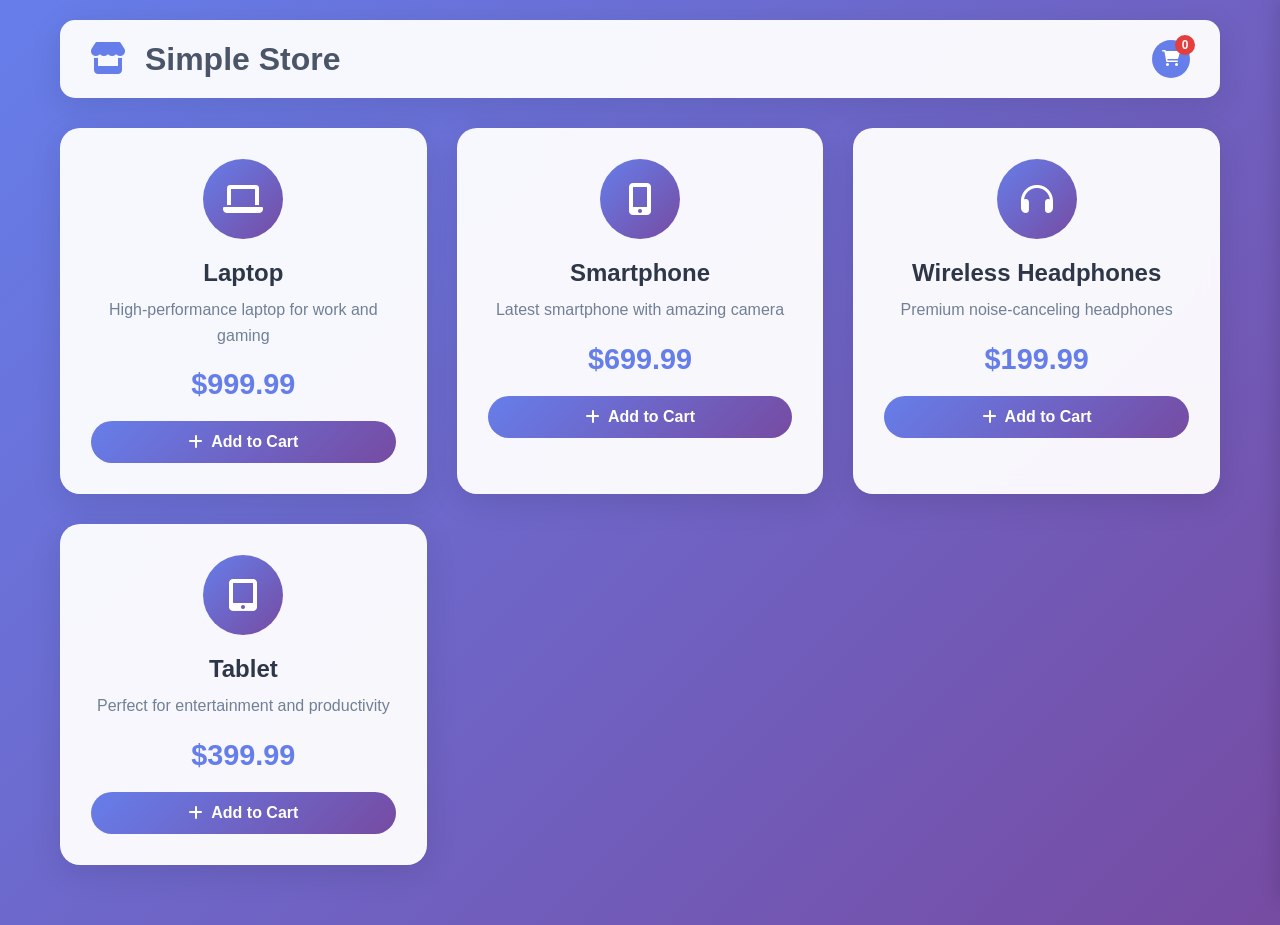
==== index.html @ ee10f53b "Initial commit with Web UI files inseri initial commit with Web UI files  t" ====
<!DOCTYPE html>
<html lang="en">
<head>
    <meta charset="UTF-8">
    <meta name="viewport" content="width=device-width, initial-scale=1.0">
    <title>Simple Store</title>
    <link rel="stylesheet" href="styles.css">
    <link href="https://cdnjs.cloudflare.com/ajax/libs/font-awesome/6.0.0/css/all.min.css" rel="stylesheet">
</head>
<body>
    <div class="container">
        <header class="header">
            <h1><i class="fas fa-store"></i> Simple Store</h1>
            <div class="cart-icon" onclick="toggleCart()">
                <i class="fas fa-shopping-cart"></i>
                <span class="cart-count" id="cartCount">0</span>
            </div>
        </header>

        <main class="main-content">
            <section class="products-grid">
                <div class="product-card">
                    <div class="product-image">
                        <i class="fas fa-laptop"></i>
                    </div>
                    <div class="product-info">
                        <h3>Laptop</h3>
                        <p class="description">High-performance laptop for work and gaming</p>
                        <div class="price">$999.99</div>
                        <button class="add-to-cart" onclick="addToCart('Laptop', 999.99)">
                            <i class="fas fa-plus"></i> Add to Cart
                        </button>
                    </div>
                </div>

                <div class="product-card">
                    <div class="product-image">
                        <i class="fas fa-mobile-alt"></i>
                    </div>
                    <div class="product-info">
                        <h3>Smartphone</h3>
                        <p class="description">Latest smartphone with amazing camera</p>
                        <div class="price">$699.99</div>
                        <button class="add-to-cart" onclick="addToCart('Smartphone', 699.99)">
                            <i class="fas fa-plus"></i> Add to Cart
                        </button>
                    </div>
                </div>

                <div class="product-card">
                    <div class="product-image">
                        <i class="fas fa-headphones"></i>
                    </div>
                    <div class="product-info">
                        <h3>Wireless Headphones</h3>
                        <p class="description">Premium noise-canceling headphones</p>
                        <div class="price">$199.99</div>
                        <button class="add-to-cart" onclick="addToCart('Wireless Headphones', 199.99)">
                            <i class="fas fa-plus"></i> Add to Cart
                        </button>
                    </div>
                </div>

                <div class="product-card">
                    <div class="product-image">
                        <i class="fas fa-tablet-alt"></i>
                    </div>
                    <div class="product-info">
                        <h3>Tablet</h3>
                        <p class="description">Perfect for entertainment and productivity</p>
                        <div class="price">$399.99</div>
                        <button class="add-to-cart" onclick="addToCart('Tablet', 399.99)">
                            <i class="fas fa-plus"></i> Add to Cart
                        </button>
                    </div>
                </div>
            </section>
        </main>

        <!-- Shopping Cart Sidebar -->
        <div class="cart-sidebar" id="cartSidebar">
            <div class="cart-header">
                <h2><i class="fas fa-shopping-cart"></i> Shopping Cart</h2>
                <button class="close-cart" onclick="toggleCart()">
                    <i class="fas fa-times"></i>
                </button>
            </div>
            <div class="cart-items" id="cartItems">
                <!-- Cart items will be dynamically added here -->
            </div>
            <div class="cart-footer">
                <div class="total">
                    <span>Total:</span>
                    <span id="cartTotal">$0.00</span>
                </div>
                <button class="payment-btn" onclick="processPayment()">
                    <i class="fas fa-credit-card"></i> Proceed to Payment
                </button>
            </div>
        </div>

        <!-- Payment Modal -->
        <div class="modal" id="paymentModal">
            <div class="modal-content">
                <div class="modal-header">
                    <h2><i class="fas fa-credit-card"></i> Payment</h2>
                    <button class="close-modal" onclick="closePaymentModal()">
                        <i class="fas fa-times"></i>
                    </button>
                </div>
                <div class="modal-body">
                    <div class="payment-summary">
                        <h3>Order Summary</h3>
                        <div id="paymentItems"></div>
                        <div class="payment-total">
                            <strong>Total: <span id="paymentTotal">$0.00</span></strong>
                        </div>
                    </div>
                    <form class="payment-form">
                        <div class="form-group">
                            <label for="cardName">Cardholder Name</label>
                            <input type="text" id="cardName" required>
                        </div>
                        <div class="form-group">
                            <label for="cardNumber">Card Number</label>
                            <input type="text" id="cardNumber" placeholder="1234 5678 9012 3456" required>
                        </div>
                        <div class="form-row">
                            <div class="form-group">
                                <label for="expiry">Expiry Date</label>
                                <input type="text" id="expiry" placeholder="MM/YY" required>
                            </div>
                            <div class="form-group">
                                <label for="cvv">CVV</label>
                                <input type="text" id="cvv" placeholder="123" required>
                            </div>
                        </div>
                        <button type="submit" class="pay-btn">
                            <i class="fas fa-lock"></i> Pay Now
                        </button>
                    </form>
                </div>
            </div>
        </div>
    </div>

    <script src="script.js"></script>
</body>
</html>
---- styles.css ----
* {
    margin: 0;
    padding: 0;
    box-sizing: border-box;
}

body {
    font-family: 'Segoe UI', Tahoma, Geneva, Verdana, sans-serif;
    background: linear-gradient(135deg, #667eea 0%, #764ba2 100%);
    min-height: 100vh;
    color: #333;
}

.container {
    max-width: 1200px;
    margin: 0 auto;
    padding: 20px;
    position: relative;
}

/* Header */
.header {
    display: flex;
    justify-content: space-between;
    align-items: center;
    background: rgba(255, 255, 255, 0.95);
    backdrop-filter: blur(10px);
    padding: 20px 30px;
    border-radius: 15px;
    margin-bottom: 30px;
    box-shadow: 0 8px 32px rgba(0, 0, 0, 0.1);
}

.header h1 {
    color: #4a5568;
    font-size: 2rem;
    font-weight: 700;
}

.header h1 i {
    color: #667eea;
    margin-right: 10px;
}

.cart-icon {
    position: relative;
    cursor: pointer;
    padding: 10px;
    border-radius: 50%;
    background: #667eea;
    color: white;
    transition: all 0.3s ease;
}

.cart-icon:hover {
    background: #5a67d8;
    transform: scale(1.1);
}

.cart-count {
    position: absolute;
    top: -5px;
    right: -5px;
    background: #e53e3e;
    color: white;
    border-radius: 50%;
    width: 20px;
    height: 20px;
    display: flex;
    align-items: center;
    justify-content: center;
    font-size: 12px;
    font-weight: bold;
}

/* Products Grid */
.products-grid {
    display: grid;
    grid-template-columns: repeat(auto-fit, minmax(280px, 1fr));
    gap: 30px;
    margin-bottom: 40px;
}

.product-card {
    background: rgba(255, 255, 255, 0.95);
    backdrop-filter: blur(10px);
    border-radius: 20px;
    padding: 30px;
    text-align: center;
    transition: all 0.3s ease;
    box-shadow: 0 8px 32px rgba(0, 0, 0, 0.1);
    border: 1px solid rgba(255, 255, 255, 0.2);
}

.product-card:hover {
    transform: translateY(-10px);
    box-shadow: 0 20px 40px rgba(0, 0, 0, 0.15);
}

.product-image {
    width: 80px;
    height: 80px;
    background: linear-gradient(135deg, #667eea, #764ba2);
    border-radius: 50%;
    display: flex;
    align-items: center;
    justify-content: center;
    margin: 0 auto 20px;
    color: white;
    font-size: 2rem;
}

.product-info h3 {
    color: #2d3748;
    font-size: 1.5rem;
    margin-bottom: 10px;
    font-weight: 600;
}

.description {
    color: #718096;
    margin-bottom: 20px;
    line-height: 1.6;
}

.price {
    font-size: 1.8rem;
    font-weight: 700;
    color: #667eea;
    margin-bottom: 20px;
}

.add-to-cart {
    background: linear-gradient(135deg, #667eea, #764ba2);
    color: white;
    border: none;
    padding: 12px 24px;
    border-radius: 25px;
    font-size: 1rem;
    font-weight: 600;
    cursor: pointer;
    transition: all 0.3s ease;
    display: flex;
    align-items: center;
    justify-content: center;
    gap: 8px;
    width: 100%;
}

.add-to-cart:hover {
    transform: scale(1.05);
    box-shadow: 0 10px 20px rgba(102, 126, 234, 0.3);
}

/* Cart Sidebar */
.cart-sidebar {
    position: fixed;
    top: 0;
    right: -400px;
    width: 400px;
    height: 100vh;
    background: white;
    box-shadow: -5px 0 15px rgba(0, 0, 0, 0.1);
    transition: right 0.3s ease;
    z-index: 1000;
    display: flex;
    flex-direction: column;
}

.cart-sidebar.open {
    right: 0;
}

.cart-header {
    display: flex;
    justify-content: space-between;
    align-items: center;
    padding: 20px;
    border-bottom: 1px solid #e2e8f0;
    background: #f7fafc;
}

.cart-header h2 {
    color: #2d3748;
    font-size: 1.5rem;
}

.close-cart {
    background: none;
    border: none;
    font-size: 1.5rem;
    cursor: pointer;
    color: #718096;
    padding: 5px;
}

.cart-items {
    flex: 1;
    overflow-y: auto;
    padding: 20px;
}

.cart-item {
    display: flex;
    justify-content: space-between;
    align-items: center;
    padding: 15px 0;
    border-bottom: 1px solid #e2e8f0;
}

.cart-item-info h4 {
    color: #2d3748;
    margin-bottom: 5px;
}

.cart-item-price {
    color: #667eea;
    font-weight: 600;
}

.cart-item-quantity {
    display: flex;
    align-items: center;
    gap: 10px;
}

.quantity-btn {
    background: #e2e8f0;
    border: none;
    width: 30px;
    height: 30px;
    border-radius: 50%;
    cursor: pointer;
    font-weight: bold;
}

.quantity-btn:hover {
    background: #cbd5e0;
}

.cart-footer {
    padding: 20px;
    border-top: 1px solid #e2e8f0;
    background: #f7fafc;
}

.total {
    display: flex;
    justify-content: space-between;
    font-size: 1.2rem;
    font-weight: 600;
    margin-bottom: 20px;
    color: #2d3748;
}

.payment-btn {
    background: linear-gradient(135deg, #48bb78, #38a169);
    color: white;
    border: none;
    padding: 15px 30px;
    border-radius: 25px;
    font-size: 1rem;
    font-weight: 600;
    cursor: pointer;
    transition: all 0.3s ease;
    width: 100%;
    display: flex;
    align-items: center;
    justify-content: center;
    gap: 8px;
}

.payment-btn:hover {
    transform: scale(1.02);
    box-shadow: 0 10px 20px rgba(72, 187, 120, 0.3);
}

/* Modal */
.modal {
    display: none;
    position: fixed;
    top: 0;
    left: 0;
    width: 100%;
    height: 100%;
    background: rgba(0, 0, 0, 0.5);
    z-index: 2000;
    backdrop-filter: blur(5px);
}

.modal.show {
    display: flex;
    align-items: center;
    justify-content: center;
}

.modal-content {
    background: white;
    border-radius: 20px;
    width: 90%;
    max-width: 500px;
    max-height: 90vh;
    overflow-y: auto;
    box-shadow: 0 20px 40px rgba(0, 0, 0, 0.2);
}

.modal-header {
    display: flex;
    justify-content: space-between;
    align-items: center;
    padding: 20px 30px;
    border-bottom: 1px solid #e2e8f0;
    background: #f7fafc;
    border-radius: 20px 20px 0 0;
}

.modal-header h2 {
    color: #2d3748;
    font-size: 1.5rem;
}

.close-modal {
    background: none;
    border: none;
    font-size: 1.5rem;
    cursor: pointer;
    color: #718096;
    padding: 5px;
}

.modal-body {
    padding: 30px;
}

.payment-summary {
    margin-bottom: 30px;
    padding: 20px;
    background: #f7fafc;
    border-radius: 10px;
}

.payment-summary h3 {
    color: #2d3748;
    margin-bottom: 15px;
}

.payment-item {
    display: flex;
    justify-content: space-between;
    margin-bottom: 10px;
    color: #4a5568;
}

.payment-total {
    border-top: 2px solid #e2e8f0;
    padding-top: 15px;
    margin-top: 15px;
    font-size: 1.2rem;
    color: #2d3748;
}

.payment-form {
    display: flex;
    flex-direction: column;
    gap: 20px;
}

.form-group {
    display: flex;
    flex-direction: column;
    gap: 8px;
}

.form-group label {
    font-weight: 600;
    color: #2d3748;
}

.form-group input {
    padding: 12px 15px;
    border: 2px solid #e2e8f0;
    border-radius: 10px;
    font-size: 1rem;
    transition: border-color 0.3s ease;
}

.form-group input:focus {
    outline: none;
    border-color: #667eea;
}

.form-row {
    display: grid;
    grid-template-columns: 1fr 1fr;
    gap: 15px;
}

.pay-btn {
    background: linear-gradient(135deg, #667eea, #764ba2);
    color: white;
    border: none;
    padding: 15px 30px;
    border-radius: 25px;
    font-size: 1.1rem;
    font-weight: 600;
    cursor: pointer;
    transition: all 0.3s ease;
    display: flex;
    align-items: center;
    justify-content: center;
    gap: 8px;
    margin-top: 10px;
}

.pay-btn:hover {
    transform: scale(1.02);
    box-shadow: 0 10px 20px rgba(102, 126, 234, 0.3);
}

/* Responsive Design */
@media (max-width: 768px) {
    .container {
        padding: 10px;
    }
    
    .header {
        padding: 15px 20px;
        flex-direction: column;
        gap: 15px;
    }
    
    .products-grid {
        grid-template-columns: 1fr;
        gap: 20px;
    }
    
    .cart-sidebar {
        width: 100%;
        right: -100%;
    }
    
    .modal-content {
        width: 95%;
        margin: 20px;
    }
    
    .form-row {
        grid-template-columns: 1fr;
    }
}

/* Animation for cart items */
@keyframes slideIn {
    from {
        opacity: 0;
        transform: translateX(20px);
    }
    to {
        opacity: 1;
        transform: translateX(0);
    }
}

.cart-item {
    animation: slideIn 0.3s ease;
}
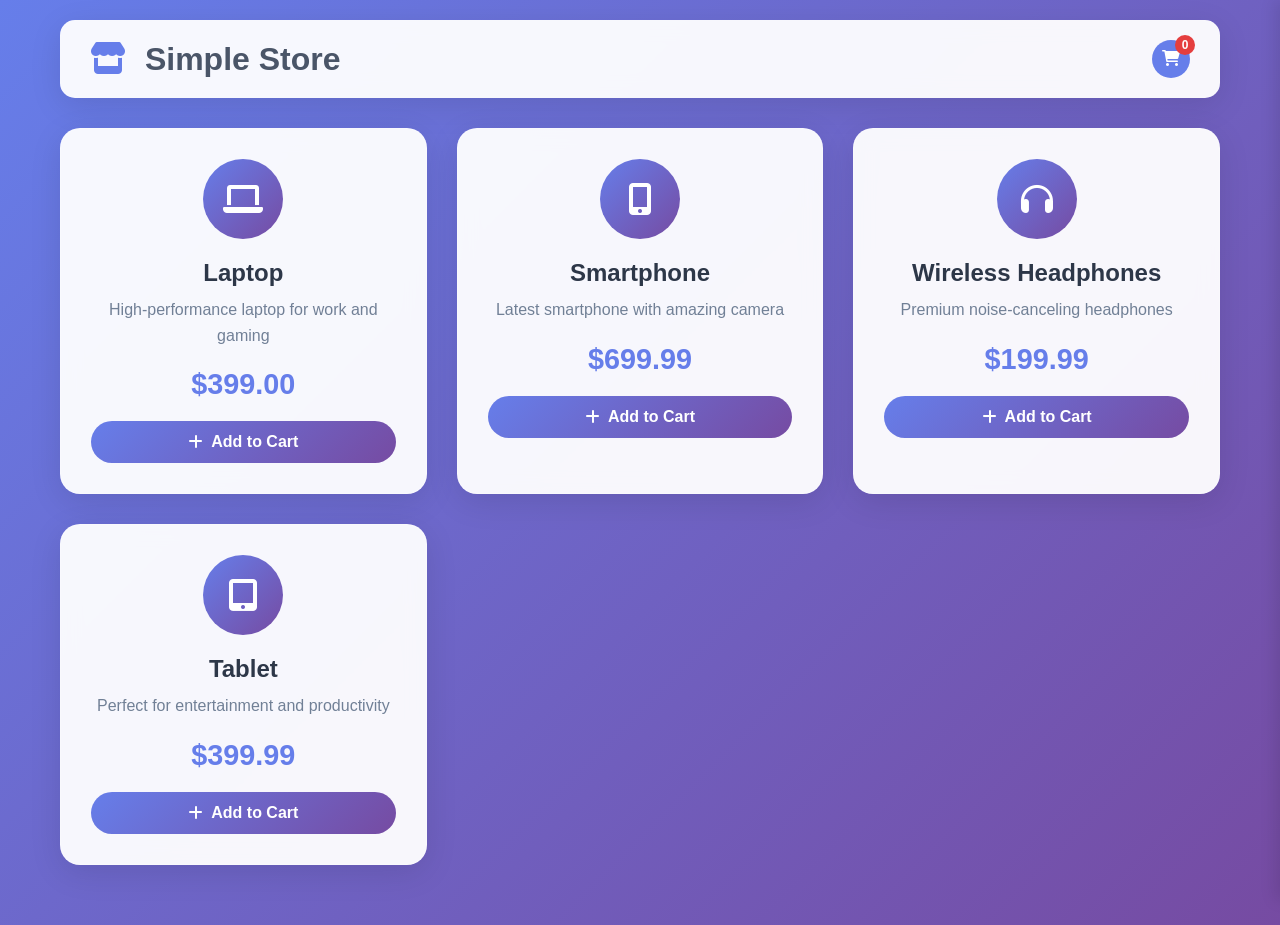
==== commit ead2f48f: "Update laptop price from .99 to .00" ====
--- a/index.html
+++ b/index.html
@@ -26,8 +26,8 @@
                     <div class="product-info">
                         <h3>Laptop</h3>
                         <p class="description">High-performance laptop for work and gaming</p>
-                        <div class="price">$999.99</div>
-                        <button class="add-to-cart" onclick="addToCart('Laptop', 999.99)">
+                        <div class="price">$399.00</div>
+                        <button class="add-to-cart" onclick="addToCart('Laptop', 399.00)">
                             <i class="fas fa-plus"></i> Add to Cart
                         </button>
                     </div>
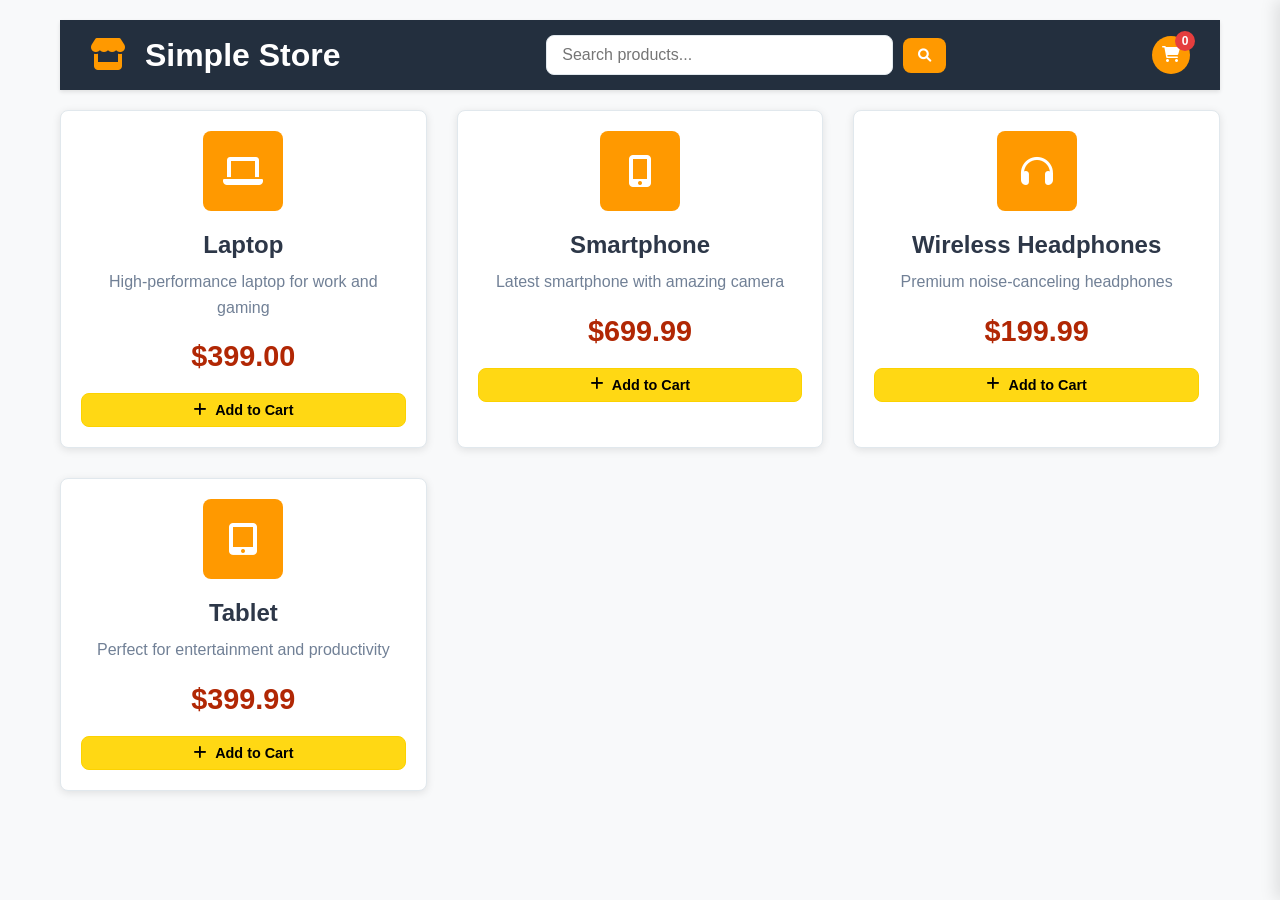
==== commit fde3ecb9: "Add product search functionality - Added search input field in header - Implemented real-time search" ====
--- a/index.html
+++ b/index.html
@@ -11,6 +11,12 @@
     <div class="container">
         <header class="header">
             <h1><i class="fas fa-store"></i> Simple Store</h1>
+            <div class="search-container">
+                <input type="text" id="searchInput" placeholder="Search products..." class="search-input">
+                <button onclick="searchProducts()" class="search-btn">
+                    <i class="fas fa-search"></i>
+                </button>
+            </div>
             <div class="cart-icon" onclick="toggleCart()">
                 <i class="fas fa-shopping-cart"></i>
                 <span class="cart-count" id="cartCount">0</span>
--- a/styles.css
+++ b/styles.css
@@ -6,7 +6,7 @@
 
 body {
     font-family: 'Segoe UI', Tahoma, Geneva, Verdana, sans-serif;
-    background: linear-gradient(135deg, #667eea 0%, #764ba2 100%);
+    background: #f8f9fa;
     min-height: 100vh;
     color: #333;
 }
@@ -23,23 +23,61 @@
     display: flex;
     justify-content: space-between;
     align-items: center;
-    background: rgba(255, 255, 255, 0.95);
-    backdrop-filter: blur(10px);
-    padding: 20px 30px;
-    border-radius: 15px;
-    margin-bottom: 30px;
-    box-shadow: 0 8px 32px rgba(0, 0, 0, 0.1);
+    background: #232F3E;
+    padding: 15px 30px;
+    margin-bottom: 20px;
+    box-shadow: 0 2px 4px rgba(0, 0, 0, 0.1);
 }
 
 .header h1 {
-    color: #4a5568;
+    color: #ffffff;
     font-size: 2rem;
     font-weight: 700;
 }
 
 .header h1 i {
-    color: #667eea;
+    color: #FF9900;
     margin-right: 10px;
+}
+
+.search-container {
+    display: flex;
+    align-items: center;
+    gap: 10px;
+    flex: 1;
+    max-width: 400px;
+    margin: 0 20px;
+}
+
+.search-input {
+    flex: 1;
+    padding: 10px 15px;
+    border: 1px solid #e1e8ed;
+    border-radius: 8px;
+    font-size: 1rem;
+    background: white;
+    color: #333;
+}
+
+.search-input:focus {
+    outline: none;
+    border-color: #FF9900;
+    box-shadow: 0 0 0 3px rgba(255, 153, 0, 0.1);
+}
+
+.search-btn {
+    background: #FF9900;
+    color: white;
+    border: none;
+    padding: 10px 15px;
+    border-radius: 8px;
+    cursor: pointer;
+    transition: all 0.3s ease;
+}
+
+.search-btn:hover {
+    background: #e47911;
+    transform: scale(1.05);
 }
 
 .cart-icon {
@@ -47,13 +85,13 @@
     cursor: pointer;
     padding: 10px;
     border-radius: 50%;
-    background: #667eea;
+    background: #FF9900;
     color: white;
     transition: all 0.3s ease;
 }
 
 .cart-icon:hover {
-    background: #5a67d8;
+    background: #e47911;
     transform: scale(1.1);
 }
 
@@ -82,26 +120,26 @@
 }
 
 .product-card {
-    background: rgba(255, 255, 255, 0.95);
-    backdrop-filter: blur(10px);
-    border-radius: 20px;
-    padding: 30px;
+    background: #ffffff;
+    border-radius: 8px;
+    padding: 20px;
     text-align: center;
     transition: all 0.3s ease;
-    box-shadow: 0 8px 32px rgba(0, 0, 0, 0.1);
-    border: 1px solid rgba(255, 255, 255, 0.2);
+    box-shadow: 0 2px 8px rgba(0, 0, 0, 0.1);
+    border: 1px solid #e1e8ed;
 }
 
 .product-card:hover {
-    transform: translateY(-10px);
-    box-shadow: 0 20px 40px rgba(0, 0, 0, 0.15);
+    transform: translateY(-2px);
+    box-shadow: 0 4px 12px rgba(0, 0, 0, 0.15);
+    border-color: #FF9900;
 }
 
 .product-image {
     width: 80px;
     height: 80px;
-    background: linear-gradient(135deg, #667eea, #764ba2);
-    border-radius: 50%;
+    background: #FF9900;
+    border-radius: 8px;
     display: flex;
     align-items: center;
     justify-content: center;
@@ -126,17 +164,17 @@
 .price {
     font-size: 1.8rem;
     font-weight: 700;
-    color: #667eea;
+    color: #B12704;
     margin-bottom: 20px;
 }
 
 .add-to-cart {
-    background: linear-gradient(135deg, #667eea, #764ba2);
-    color: white;
-    border: none;
-    padding: 12px 24px;
-    border-radius: 25px;
-    font-size: 1rem;
+    background: #FFD814;
+    color: #000000;
+    border: 1px solid #FCD200;
+    padding: 8px 16px;
+    border-radius: 8px;
+    font-size: 0.9rem;
     font-weight: 600;
     cursor: pointer;
     transition: all 0.3s ease;
@@ -148,8 +186,9 @@
 }
 
 .add-to-cart:hover {
-    transform: scale(1.05);
-    box-shadow: 0 10px 20px rgba(102, 126, 234, 0.3);
+    background: #F7CA00;
+    border-color: #F2C200;
+    transform: scale(1.02);
 }
 
 /* Cart Sidebar */
@@ -159,7 +198,7 @@
     right: -400px;
     width: 400px;
     height: 100vh;
-    background: white;
+    background: #ffffff;
     box-shadow: -5px 0 15px rgba(0, 0, 0, 0.1);
     transition: right 0.3s ease;
     z-index: 1000;
@@ -176,12 +215,12 @@
     justify-content: space-between;
     align-items: center;
     padding: 20px;
-    border-bottom: 1px solid #e2e8f0;
-    background: #f7fafc;
+    border-bottom: 1px solid #e1e8ed;
+    background: #232F3E;
 }
 
 .cart-header h2 {
-    color: #2d3748;
+    color: #ffffff;
     font-size: 1.5rem;
 }
 
@@ -214,7 +253,7 @@
 }
 
 .cart-item-price {
-    color: #667eea;
+    color: #B12704;
     font-weight: 600;
 }
 
@@ -240,8 +279,8 @@
 
 .cart-footer {
     padding: 20px;
-    border-top: 1px solid #e2e8f0;
-    background: #f7fafc;
+    border-top: 1px solid #e1e8ed;
+    background: #f8f9fa;
 }
 
 .total {
@@ -254,11 +293,11 @@
 }
 
 .payment-btn {
-    background: linear-gradient(135deg, #48bb78, #38a169);
-    color: white;
-    border: none;
-    padding: 15px 30px;
-    border-radius: 25px;
+    background: #FFD814;
+    color: #000000;
+    border: 1px solid #FCD200;
+    padding: 12px 24px;
+    border-radius: 8px;
     font-size: 1rem;
     font-weight: 600;
     cursor: pointer;
@@ -271,8 +310,9 @@
 }
 
 .payment-btn:hover {
+    background: #F7CA00;
+    border-color: #F2C200;
     transform: scale(1.02);
-    box-shadow: 0 10px 20px rgba(72, 187, 120, 0.3);
 }
 
 /* Modal */
@@ -295,13 +335,13 @@
 }
 
 .modal-content {
-    background: white;
-    border-radius: 20px;
+    background: #ffffff;
+    border-radius: 8px;
     width: 90%;
     max-width: 500px;
     max-height: 90vh;
     overflow-y: auto;
-    box-shadow: 0 20px 40px rgba(0, 0, 0, 0.2);
+    box-shadow: 0 4px 12px rgba(0, 0, 0, 0.2);
 }
 
 .modal-header {
@@ -309,13 +349,13 @@
     justify-content: space-between;
     align-items: center;
     padding: 20px 30px;
-    border-bottom: 1px solid #e2e8f0;
-    background: #f7fafc;
-    border-radius: 20px 20px 0 0;
+    border-bottom: 1px solid #e1e8ed;
+    background: #232F3E;
+    border-radius: 8px 8px 0 0;
 }
 
 .modal-header h2 {
-    color: #2d3748;
+    color: #ffffff;
     font-size: 1.5rem;
 }
 
@@ -335,8 +375,9 @@
 .payment-summary {
     margin-bottom: 30px;
     padding: 20px;
-    background: #f7fafc;
-    border-radius: 10px;
+    background: #f8f9fa;
+    border-radius: 8px;
+    border: 1px solid #e1e8ed;
 }
 
 .payment-summary h3 {
@@ -378,15 +419,16 @@
 
 .form-group input {
     padding: 12px 15px;
-    border: 2px solid #e2e8f0;
-    border-radius: 10px;
+    border: 1px solid #e1e8ed;
+    border-radius: 4px;
     font-size: 1rem;
     transition: border-color 0.3s ease;
 }
 
 .form-group input:focus {
     outline: none;
-    border-color: #667eea;
+    border-color: #FF9900;
+    box-shadow: 0 0 0 3px rgba(255, 153, 0, 0.1);
 }
 
 .form-row {
@@ -396,11 +438,11 @@
 }
 
 .pay-btn {
-    background: linear-gradient(135deg, #667eea, #764ba2);
-    color: white;
-    border: none;
-    padding: 15px 30px;
-    border-radius: 25px;
+    background: #FFD814;
+    color: #000000;
+    border: 1px solid #FCD200;
+    padding: 12px 24px;
+    border-radius: 8px;
     font-size: 1.1rem;
     font-weight: 600;
     cursor: pointer;
@@ -413,8 +455,9 @@
 }
 
 .pay-btn:hover {
+    background: #F7CA00;
+    border-color: #F2C200;
     transform: scale(1.02);
-    box-shadow: 0 10px 20px rgba(102, 126, 234, 0.3);
 }
 
 /* Responsive Design */
